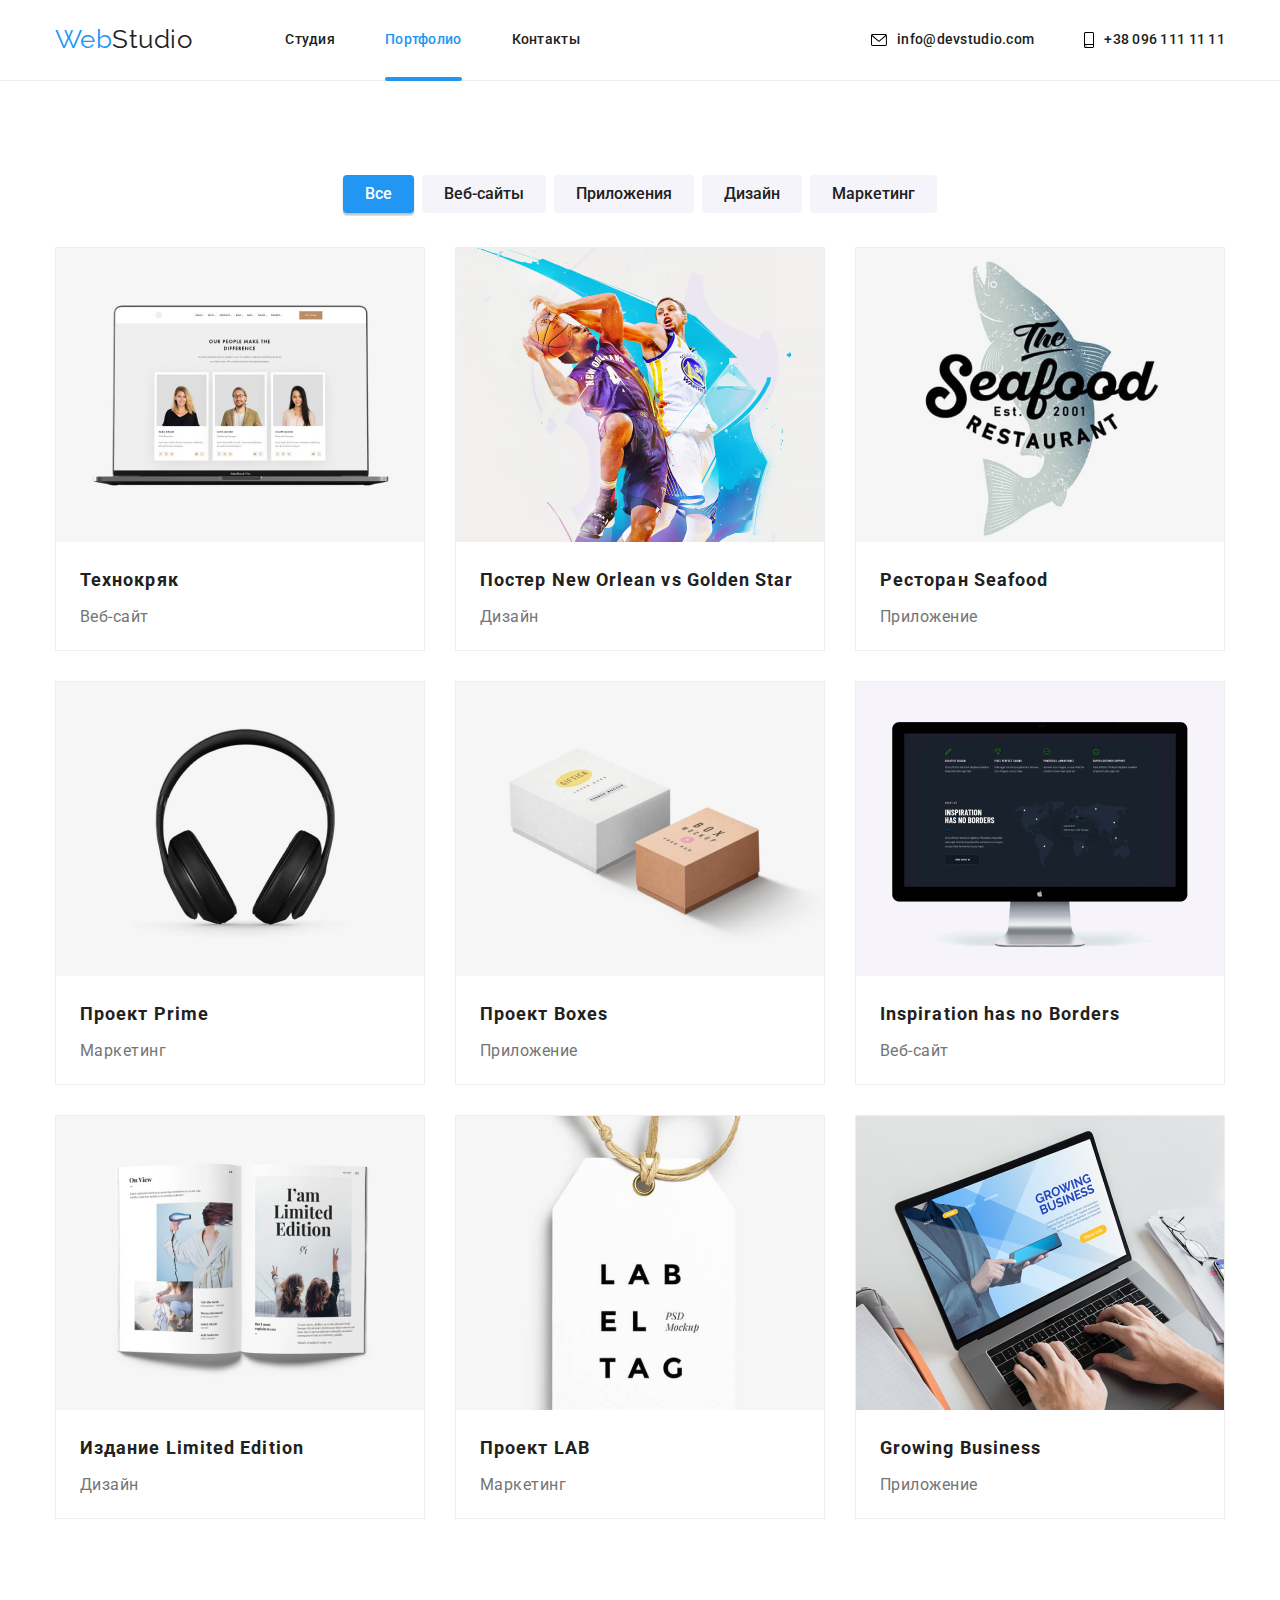
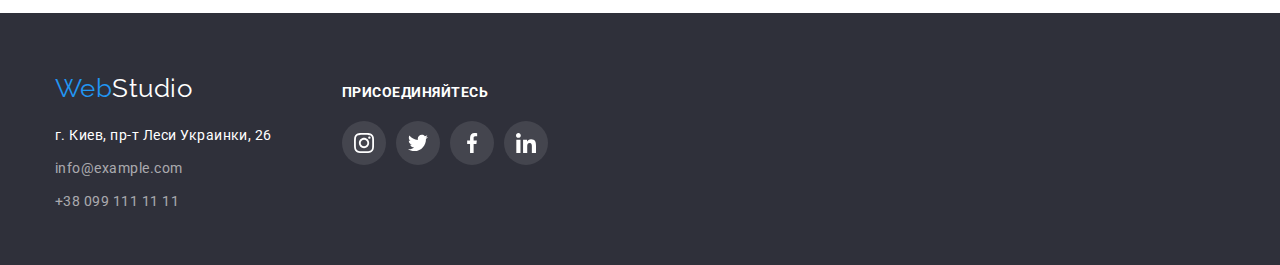
==== portfolio.html @ 430de811 "start" ====
<!DOCTYPE html>
<html lang="en">
<head>
    <meta charset="UTF-8">
    <meta name="viewport" content="width=device-width, initial-scale=1.0">
    <title>Document</title>
    <link 
    href="https://fonts.googleapis.com/css2?family=Raleway:wght@700&family=Roboto:wght@400;500;700&display=swap" 
    rel="stylesheet">
    <link rel="stylesheet" href="https://cdnjs.cloudflare.com/ajax/libs/modern-normalize/1.0.0/modern-normalize.min.css">
    <link rel="stylesheet" href="./css/styles.css">
</head>
<body>
  <header class="page-header">
    <nav class="container nav-flex">
      <a class="header-link" href="./index.html">
        <span class="name-company">Web</span>Studio          
      </a>
      <ul class="site-nav list">
        <li class="item"> <a href="./index.html" class="link">Студия</a> </li>
        <li class="item current-line"> <a href="./portfolio.html" class="current link">Портфолио</a> </li>
        <li class="item"> <a href="" class="link" >Контакты</a> </li>
      </ul>        

      <ul class="site-info list">
        <li class="item "> 
          <svg class="icon" width=16 height=12>
            <use href="./images/icons/symbol-defs.svg#envelope-1"></use> 
          </svg>
          <a class="link " href="mailto:info@devstudio.com" >info@devstudio.com</a> 
        </li>
        <li class="item icon"> 
          <svg class="icon" width=10 height=16>
            <use href="./images/icons/symbol-defs.svg#smartphone"></use> 
          </svg>
          <a href="tel:+380961111111" class="link telephone">+38 096 111 11 11</a> 
        </li>
      </ul>       
    </nav>
  </header>
    
    <!-- портфолио -->
    <main>
        <section class="portfolio container">
            <h1>портфолио</h1>
            <ul class="list button-flex">
                <li class="item">  
                    <button class="button secondary current" >Все</button>
                </li>
                <li class="item"> 
                    <button class="button primary" >Веб-сайты</button> 
                </li>
                <li class="item"> 
                    <button class="button primary" >Приложения</button>
                </li>
                <li class="item"> 
                    <button class="button primary" >Дизайн</button>
                </li>
                <li class="item"> 
                    <button class="button primary" >Маркетинг</button>
                </li>
            </ul>
            <ul class="works list">
                <li class="item">
                  <div class="thumb">
                    <img src="./images/portfolio/website-tehnokryak.png" width="370" alt="сайт-технокряк">
                    <p class="thumb-text">Технокряк это современная площадка распространения коронавируса. Компании используют эту платформу для цифрового шпионажа и атак на защищённые сервера конкурентов.</p>
                  </div>
                    <h2>Технокряк</h2>
                    <p>Веб-сайт</p>    
                </li>
                <li class="item">
                  <div class="thumb">
                    <img src="./images/portfolio/design-basketball.png" width="370" alt="Постер New Orlean vs Golden Star">
                    <p class="thumb-text">Технокряк это современная площадка распространения коронавируса. Компании используют эту платформу для цифрового шпионажа и атак на защищённые сервера конкурентов.</p>
                  </div>
                    <h2>Постер New Orlean vs Golden Star</h2>
                    <p>Дизайн</p>    
                </li>
                <li class="item">
                  <div class="thumb">
                    <img src="./images/portfolio/app-restaurant.png" width="370" alt="Ресторан Seafood">
                    <p class="thumb-text">Технокряк это современная площадка распространения коронавируса. Компании используют эту платформу для цифрового шпионажа и атак на защищённые сервера конкурентов.</p>
                  </div>
                    <h2>Ресторан Seafood</h2>
                    <p>Приложение</p>    
                </li>
                <li class="item">
                  <div class="thumb">
                    <img src="./images/portfolio/project-prime.png" width="370" alt="Проект Prime">
                    <p class="thumb-text">Технокряк это современная площадка распространения коронавируса. Компании используют эту платформу для цифрового шпионажа и атак на защищённые сервера конкурентов.</p>
                  </div>
                    <h2>Проект Prime</h2>
                    <p>Маркетинг</p>    
                </li>
                <li class="item">
                  <div class="thumb">
                    <img src="./images/portfolio/app-boxes.png" width="370" alt="Проект Boxes">
                    <p class="thumb-text">Технокряк это современная площадка распространения коронавируса. Компании используют эту платформу для цифрового шпионажа и атак на защищённые сервера конкурентов.</p>
                  </div>
                    <h2>Проект Boxes</h2>
                    <p>Приложение</p>    
                </li>
                <li class="item">
                  <div class="thumb">
                    <img src="./images/portfolio/website-inspiration.png" width="370" alt="Inspiration has no Borders">
                    <p class="thumb-text">Технокряк это современная площадка распространения коронавируса. Компании используют эту платформу для цифрового шпионажа и атак на защищённые сервера конкурентов.</p>
                  </div>
                    <h2>Inspiration has no Borders</h2>
                    <p>Веб-сайт</p>    
                </li>
                <li class="item">
                  <div class="thumb">
                    <img src="./images/portfolio/design-magazine.png" width="370" alt="Издание Limited Edition">
                    <p class="thumb-text">Технокряк это современная площадка распространения коронавируса. Компании используют эту платформу для цифрового шпионажа и атак на защищённые сервера конкурентов.</p>
                  </div>
                    <h2>Издание Limited Edition</h2>
                    <p>Дизайн</p>    
                </li>
                <li class="item">
                  <div class="thumb">
                    <img src="./images/portfolio/project-lab.png" width="370" alt="Проект LAB">
                    <p class="thumb-text">Технокряк это современная площадка распространения коронавируса. Компании используют эту платформу для цифрового шпионажа и атак на защищённые сервера конкурентов.</p>
                  </div>
                    <h2>Проект LAB</h2>
                    <p>Маркетинг</p>    
                </li>
                <li class="item">
                  <div class="thumb">
                    <img src="./images/portfolio/app-business.png" width="370" alt="Growing Business">
                    <p class="thumb-text">Технокряк это современная площадка распространения коронавируса. Компании используют эту платформу для цифрового шпионажа и атак на защищённые сервера конкурентов.</p>
                  </div>
                    <h2>Growing Business</h2>
                    <p>Приложение</p>    
                </li>
            </ul>            
        </section>    
    </main>

    <footer class="footer">
      <div class="container">
            <div class="contact-info">
              <a class="header-link" href="./index.html">
                <span class="name-company">Web</span>Studio          
              </a>
              <address class="footer-address">
                <span class="item">
                  г. Киев, пр-т Леси Украинки, 26
                </span>
                <a class="item" href="mailto:info@example.com">info@example.com</a>
                <a class="item" href="tel:+380991111111">+38 099 111 11 11</a>
              </address>
            </div>  
            <div class="sn-links">
              <p class="join-us">присоединяйтесь</p>
            <ul class="list sn-icon">
              <li class="item">
                <svg class="logo" width="44" height="44">
                  <use href="./images/icons/symbol-defs.svg#instagram-1" ></use>
                </svg>    
              </li>
              <li class="item">
                <svg class="logo" width="44" height="44">
                  <use href="./images/icons/symbol-defs.svg#twitter-1" ></use>
                </svg>
              </li>
              <li class="item">
                <svg class="logo" width="44" height="44">
                  <use href="./images/icons/symbol-defs.svg#facebook-1" ></use>
                </svg>
              </li>
              <li class="item">
                <svg class="logo" width="44" height="44">
                  <use href="./images/icons/symbol-defs.svg#linkedin-1"></use>
                </svg>
              </li>
            </ul>
            </div>          
      </div>
</footer>
</body>
</html>
---- css/styles.css ----
:root {
    --primary-text-color: #212121;
    --activ-text-color: #2196F3;
    --secondary-text-colr: #757575;
    --secondary-bg-color: #F5F4FA;
    --primary-bg-color:  #fff;
    --third-bg-color: #2F303A;
    --border-color: #AFB1B8;
    --time-functiom: 250ms cubic-bezier(0.4, 0, 0.2, 1)
}

body {
    background-color: #fff;
    color: var(--primary-text-color);
    font-family: Roboto, sans-serif;
    letter-spacing: 0.03em;
}

/* header */

.page-header {
    border-bottom: 1px solid #ECECEC;
}

.header-link {
    color: var(--primary-text-color);
    font-family: Raleway, sans-serif;
    font-size: 26px;
    line-height: 1.2;
    text-decoration: none;
}

.name-company {
    color: var(--activ-text-color);
}

.list {
list-style: none;
padding: 0;
margin: 0;
}

.site-info a {
    color: var(--primary-text-color); 
    font-weight: 500;
    font-size: 14px;
    line-height: 1.14;
    letter-spacing: 0.02em;  
    text-decoration: none; 
}

.site-info{
    display: flex;
    margin-left: auto;
}

.site-info .link{
    padding-top: 32px;
    padding-bottom: 32px;
    display: flex;
    align-items: center;
    justify-content: center;
    margin-left: 10px;

    transition: var(--time-functiom);
}

.site-info .item {
  display: flex;
  align-items: center;

  transition: var(--time-functiom);
}

/* .site-info .item:hover {
  fill: var(--activ-text-color);
} */


.site-info .item + .item{
    margin-left: 50px;
}

.nav-flex{
    display: flex;
    align-items: center;
}

.site-nav {
    display: flex;
    margin-left: 93px;
}

.site-nav .link{
    display: block;
    padding-top: 32px;
    padding-bottom: 32px;

    transition: var(--time-functiom);
}

.site-nav .item:not(:last-child) {
    margin-right: 50px;
}

.site-nav a {
    color: var(--primary-text-color);
    font-weight: 500;
    font-size: 14px;
    line-height: 1.14;
    letter-spacing: 0.02em;
    text-decoration: none;

    transition: var(--time-functiom);
}

.site-nav a.current {
    color: var(--activ-text-color);
}

.site-info  .item:hover svg,
.site-info  .item:focus svg {
    fill: var(--activ-text-color);
}

.site-info  .item:hover a,
.site-info  .item:focus a {
    color: var(--activ-text-color);
}


.site-nav a:hover, 
.site-nav a:focus {
    color: var(--activ-text-color);
}

.site-nav .item {
  position: relative;
}

.site-nav .item::after {
  content: "";
  position: absolute;
  bottom: -1px;

  width: 100%;
  height: 4px;
  border-radius: 2px;
  background-color: var(--activ-text-color);

  transition: opacity var(--time-functiom);

  opacity: 0;
}

.site-nav .item.current-line::after {
  content: "";
  position: absolute;
  bottom: -1px;

  width: 100%;
  height: 4px;
  border-radius: 2px;
  background-color: var(--activ-text-color);

  opacity: 1;
}


.site-nav .item:hover::after {
  opacity: 1;
}


.container {
    margin-left: auto;
    margin-right: auto;
    width: 1200px;
    padding: 0px 15px;
}

/* hero */

.hero {
    text-align: center;
    padding-bottom: 200px;
    padding-top: 200px;
    margin-bottom: 94px;
    height: 600px;
    background-color: var(--third-bg-color);
    background-image: linear-gradient( 
        to right,
     rgba(47, 48, 58, 0.4), 
     rgba(47, 48, 58, 0.4)
     ), 
     url(../images/hero-bcg.jpg);
    background-repeat: no-repeat;
    max-width: 1600px;
    margin-right: auto;
    margin-left: auto;
}


.hero-title {
    margin-top: 0;
    margin-bottom: 30px;
    font-weight: 900;
    font-size: 44px;
    line-height: 1.36;
    letter-spacing: 0.06em;
    text-transform: uppercase;
    color: #ffffff

}

.hero button {
    font-weight: 700;
    font-size: 16px;
    line-height: 1.87;
    text-align: center;
    letter-spacing: 0.06em;
    padding: 10px 32px;
}

/* advantages */

.advantages {
    margin-bottom: 94px;
}


.advantages.list {
    display: flex;
}

.advantages.list .item {
    width: calc((100%-90px)/4);
    margin-right: 30px;
}

.advantages.list .item::before {
    content: "";
    display: block;
    height: 120px;
    margin-bottom: 30px;
    background-repeat: no-repeat;
    background-color: var(--secondary-bg-color);
    background-position: center;
}

.advantages.list .antena::before {
    background-image: url(../images/icons/antenna-1.png);
}

.advantages.list .clock::before {
    background-image: url(../images/icons/clock-1.png);
}

.advantages.list .diagram::before {
    background-image: url(../images/icons/diagram-1.png);
}

.advantages.list .astronaut::before {
    background-image: url(../images/icons/astronaut-1.png);
}

.advantages.list .item:nth-child(4n) {
    margin-right: 0;
}

.advantages .section-title {
    display: none;
}

.advantages p {
    color: var(--secondary-text-colr);

font-weight: 400;
font-size: 14px;
line-height: 1.71;
margin-top: 0;
margin-bottom: 0;
}

.advantages h3 {
    font-weight: 700;
    font-size: 14px;
    line-height: 1.14;
    text-transform: uppercase;
    margin-top: 0;
    margin-bottom: 10px;
}

.section-title {
    margin-top: 0;
    margin-bottom: 50px;
    font-weight: 700;
    font-size: 36px;
    line-height: 1.16;
    text-align: center;
}


/* examples */

.examples {
    margin-bottom: 94px;
}

.examples.list {
    display: flex;
    height: 294px;
}


.examples.list li:not(:last-child) {
    margin-right: 30px;
}

.thumb {
  position: relative;
  height: 294px;
  overflow: hidden;
}

.thumb h3 {
  position: absolute;
  bottom: 0;
  left: 0;
  width: 100%;
  height: 70px;

  margin: 0;
  padding-top: 27px;
  font-weight: 700;
  font-size: 14px;
  line-height: 1.14;
  text-align: center;
  text-transform: uppercase;
  color: #FFFFFF;
  /* padding-left: 82px;
  padding-top: 27px;
  padding-bottom: 27px; */

  background: rgba(47, 48, 58, 0.8);
}


/* team */

.team {
    background-color: var(--secondary-bg-color);

}

.team > div {
    padding-bottom: 94px;
    padding-top: 94px;
}

.team p {
    color: var(--secondary-text-colr);
    font-weight: 400;
    font-size: 16px;
    line-height: 1.18;
    text-align: center;
    margin: 0;
}

.team h3 {
    font-weight: 500;
    font-size: 16px;
    line-height: 1.18;
    text-align: center;
    margin-top: 0;
    margin-bottom: 10px;
}

                                                          
.team figure {
    margin: 0;
    background-color: #fff;
    padding-bottom: 30px;
    box-shadow: 
    0px 1px 3px rgba(0, 0, 0, 0.12), 
    0px 1px 1px rgba(0, 0, 0, 0.14), 
    0px 2px 1px rgba(0, 0, 0, 0.2);
    border-radius: 0px 0px 4px 4px;
    height: 428px;
}

.team .foto {
    margin-bottom: 30px;
}

.team.list {
    display: flex;
}

.team.list > li {
    width: calc((100%-90)/4);
}

.team.list > li:not(:last-child) {
    margin-right: 30px;
}

.sn-icon {
  display: flex;
  margin-left: auto;
  margin-right: auto;
  width: 206px;
  height: 44px;
  margin-top: 16px;

}

.sn-icon .item {
  transition: var(--time-functiom);
}

.sn-icon .item:hover, 
.sn-icon .item:focus {
  border-radius: 50%;
  background-color: var(--activ-text-color);

}

.sn-icon .item:not(:last-child) {
  margin-right: 10px;
}

.sn-icon .logo {
  padding: 12px;
  fill: #AFB1B8;
}

.sn-icon .logo:hover,
.sn-icon .logo:focus {
  fill: #ffffff;
}


/* clients */

.clients {
  margin-bottom: 94px;
  margin-top: 89px;
}

.clients .list {
    display: flex;
}

.clients .item {
  border: 1px solid var(--border-color);
  border-radius: 4px;
  fill: var(--border-color);
  width: 170px;
  height: 90px;

  transition: var(--time-functiom);
}

.clients .item:hover,
.clients .item:focus {
  border-color: var(--activ-text-color);
  fill: var(--activ-text-color);
}

.clients .item .logo-1 {
  padding-top: 20px;
  padding-bottom: 21.77px;
}

.clients .item .logo-2 {
  padding-top: 19px;
  padding-bottom: 19px;
}

.clients .item .logo-3 {
  padding-top: 24px;
  padding-bottom: 23.4px;
}

.clients .item .logo-4 {
  padding-top: 24px;
  padding-bottom: 23.98px;
}

.clients .item .logo-5 {
  padding-top: 22px;
  padding-bottom: 21px;
}

.clients .item .logo-6 {
  padding-top: 22px;
  padding-bottom: 22.56px;
}



.clients .item:not(:last-child) {
    margin-right: 30px;
}

/* footer */

.footer {
    background-color: var(--third-bg-color);
    height: 252px;
    padding-top: 60px;
    padding-bottom: 60px;
}

.footer .header-link {
    color: #ffffff;
}

.footer-address > span {
    color: #ffffff;
}

.footer     .container {

    display: flex;
}

.footer .container .contact-info {
  margin-right: 70px;
}

.join-us {
  font-weight: bold;
  font-size: 14px;
  line-height: 1.14;
  text-transform: uppercase;
  color: #fff;
  margin-bottom: 20px;
  margin-top: 0;
}

.footer .sn-icon .item {
  background: rgba(255, 255, 255, 0.1);
  border-radius: 50%;

  transition: var(--time-functiom);
}

.sn-links {
  margin-top: 12px;
}

.footer .sn-icon .logo {
  fill: #fff;
}

.footer .sn-icon .item:hover, 
.footer .sn-icon .item:focus {
  background-color: var(--activ-text-color);
}

.footer-address .item + .item {
    margin-top: 9px;
}

.footer-address {
    display: flex;
    flex-direction: column;
    margin-top: 20px;
    
    font-style: normal;
    font-weight: 400;
    font-size: 14px;
    line-height: 1.71;    
}

.footer-address a {
    color: rgba(255, 255, 255, 0.6);
    text-decoration: none;
}


/* button */

.button {
    background-color: var(--secondary-bg-color);
    color: var(--primary-text-color);
    font-family: Roboto, sans-serif;
    text-decoration: none;
    padding: 6px 22px;
    border-radius: 4px;
    border: none;
    font-weight: 500;
    font-size: 16px;
    line-height: 1.62;
    cursor: pointer;
}

.button.primary:hover, 
.button.primary:focus {
    background-color: var(--activ-text-color);
    color: var(--primary-bg-color);
    box-shadow: 
    0px 3px 1px rgba(0, 0, 0, 0.1), 
    0px 1px 2px rgba(0, 0, 0, 0.08), 
    0px 2px 2px rgba(0, 0, 0, 0.12);
}

.button.primary {
    background-color: var(--secondary-bg-color);
    color: var(--primary-text-color);

    transition: var(--time-functiom);
}

.button.secondary {
    background-color: var(--activ-text-color);
    color: var(--primary-bg-color);
}

.button.secondary.current {
    background-color: var(--activ-text-color);
    color: var(--primary-bg-color);
    box-shadow: 
    0px 3px 1px rgba(0, 0, 0, 0.1), 
    0px 1px 2px rgba(0, 0, 0, 0.08), 
    0px 2px 2px rgba(0, 0, 0, 0.12);

}

/* потфолио */

.button-flex{
    display: flex;
    justify-content: center;
    margin-bottom: 34px;
}

.button-flex .item.item:not(:last-child){
    margin-right: 8px;
}

.works.list h2 {
    font-weight: 700;
    font-size: 18px;
    line-height: 2;
    letter-spacing: 0.06em;
    text-align: left;
} 

.works.list p {
font-weight: 400;
font-size: 16px;
line-height: 1.87;
color: var(--secondary-text-colr);
}

.works.list{
    display:flex;
    flex-wrap: wrap;
}

.works.list .item{
    margin-right: 30px;
    margin-bottom: 30px;
    width: 370px;
    height: 404px;
    border: 1px solid #eeeeee;

    transition: box-shadow var(--time-functiom);
}

.works.list .item p {
    margin: 0;
    padding-left: 24px;
    padding-right: 24px;
    margin-bottom: 20px ;
}

.works.list .item h2 {
    margin-top: 20px;
    margin-bottom: 4px;
    padding-left: 24px;
    padding-right: 24px;
}

.works.list .item:hover,
.works.list .item:focus {
  box-shadow: 
    0px 1px 1px rgba(0, 0, 0, 0.12),
    0px 4px 4px rgba(0, 0, 0, 0.06), 
    1px 4px 6px rgba(0, 0, 0, 0.16);
}

.works.list .item:nth-child(3n){
    margin-right: 0;
}

.works.list .item:nth-last-child(-n+3){
    margin-bottom: 0;
}

.portfolio.container {
    margin-bottom: 94px;
    margin-top: 94px;
}

.portfolio.container h1 {
    display: none;
}

.works.list .thumb::before {
  content: "";
  position: absolute;
  display: inline-block;

  width: 100%;
  height: 100%;
  background: rgba(33, 150, 243, 0.9);

  transform: translatey(295px);
  transition: transform var(--time-functiom);

}

.works.list .thumb:hover::before {
  transform: translatey(0px);
}

.works.list .item .thumb-text {
  position: absolute;
  top: 50%;
  left: 50%;
  transform: translate(-50%, 150%);
  display: inline-block;
  padding: 0;
  margin: 0;

  width: 322px;
  height: 168px;

  font-size: 18px;
  line-height: 1.56;
  color: #FFFFFF;

  transition: transform var(--time-functiom);
}

.works.list .thumb:hover .thumb-text {
  transform: translate(-50%, -50%);
}

/* modal window */

.backdrop {
  position: fixed;
  top: 0;
  left: 0;
  width: 100%;
  height: 100%;

  background: rgba(0, 0, 0, 0.2);
  opacity: 1;
  transition: opacity var(--time-functiom);
}

.backdrop.is-hidden {
  opacity: 0;
  pointer-events: none;
}

.backdrop.is-hidden .modal {
  transform: translate(-50%, -50%) scale(0.9);
}

.modal {
  position: absolute;
  top: 50%;
  left: 50%;
  transform: translate(-50%, -50%) scale(1);
  
  min-width: 528px;
  min-height: 581px;

  background: #FFFFFF;
  box-shadow: 
  0px 1px 3px rgba(0, 0, 0, 0.12), 
  0px 1px 1px rgba(0, 0, 0, 0.14), 
  0px 2px 1px rgba(0, 0, 0, 0.2);

  border-radius: 4px;
  transition: transform var(--time-functiom);
}

.close-button {
  padding: 0;
  margin-left: 490px;
  margin-top: 8px;
  border-width: 0;
  width: 30px;
  height: 30px;
  background-color: #fff;
  cursor: pointer;
}

.label-box {
  display: block;
  margin-bottom: 10px;
}

.label-box textarea {
  width: 100%;
  border-radius: 4px;
  border: 1px solid rgba(33, 33, 33, 0.2);
}

.label-box input {
  width: 100%;
  border-radius: 4px;
  border: 1px solid rgba(33, 33, 33, 0.2);
  height: 40px;
  padding-left: 42px;
}

input:focus svg  {
  fill: #2196F3;
}

.label-checkbox .checkbox-text {
font-size: 14px;
line-height: 1.71;
color: var(--secondary-text-colr);
margin-left: 7px;
}

.label-checkbox {
  display: flex;
  width: 423px;
  height: 24px;
  margin-left: auto;
  margin-right: auto;
}

.form-box {
  width: 448px;
  margin-left: auto;
  margin-right: auto;
}

.form-box span {
  display: block;
  margin-bottom: 4px;

font-size: 12px;
line-height: 1.16;
/* identical to box height */
letter-spacing: 0.01em;
color: var(--secondary-text-colr);
}

.input-container {
  position: relative;

}

.input-container svg {
  position: absolute;
  top: 11px;
  left: 12px;
}

.modal p {
font-weight: bold;
font-size: 20px;
line-height: 1.09;
text-align: center;
margin-top: 2px;
margin-bottom: 12px;

color: var(--primary-text-color);
}


/* цвет страницы #FFFFFF */
/* основной цвет текста 212121 */
/* вторичный цвет текста 757575 */
/* цвет эффектов 2196F3 */
/* доп. цвет фона F5F4FA */
/* цвет подвала 2F303A */
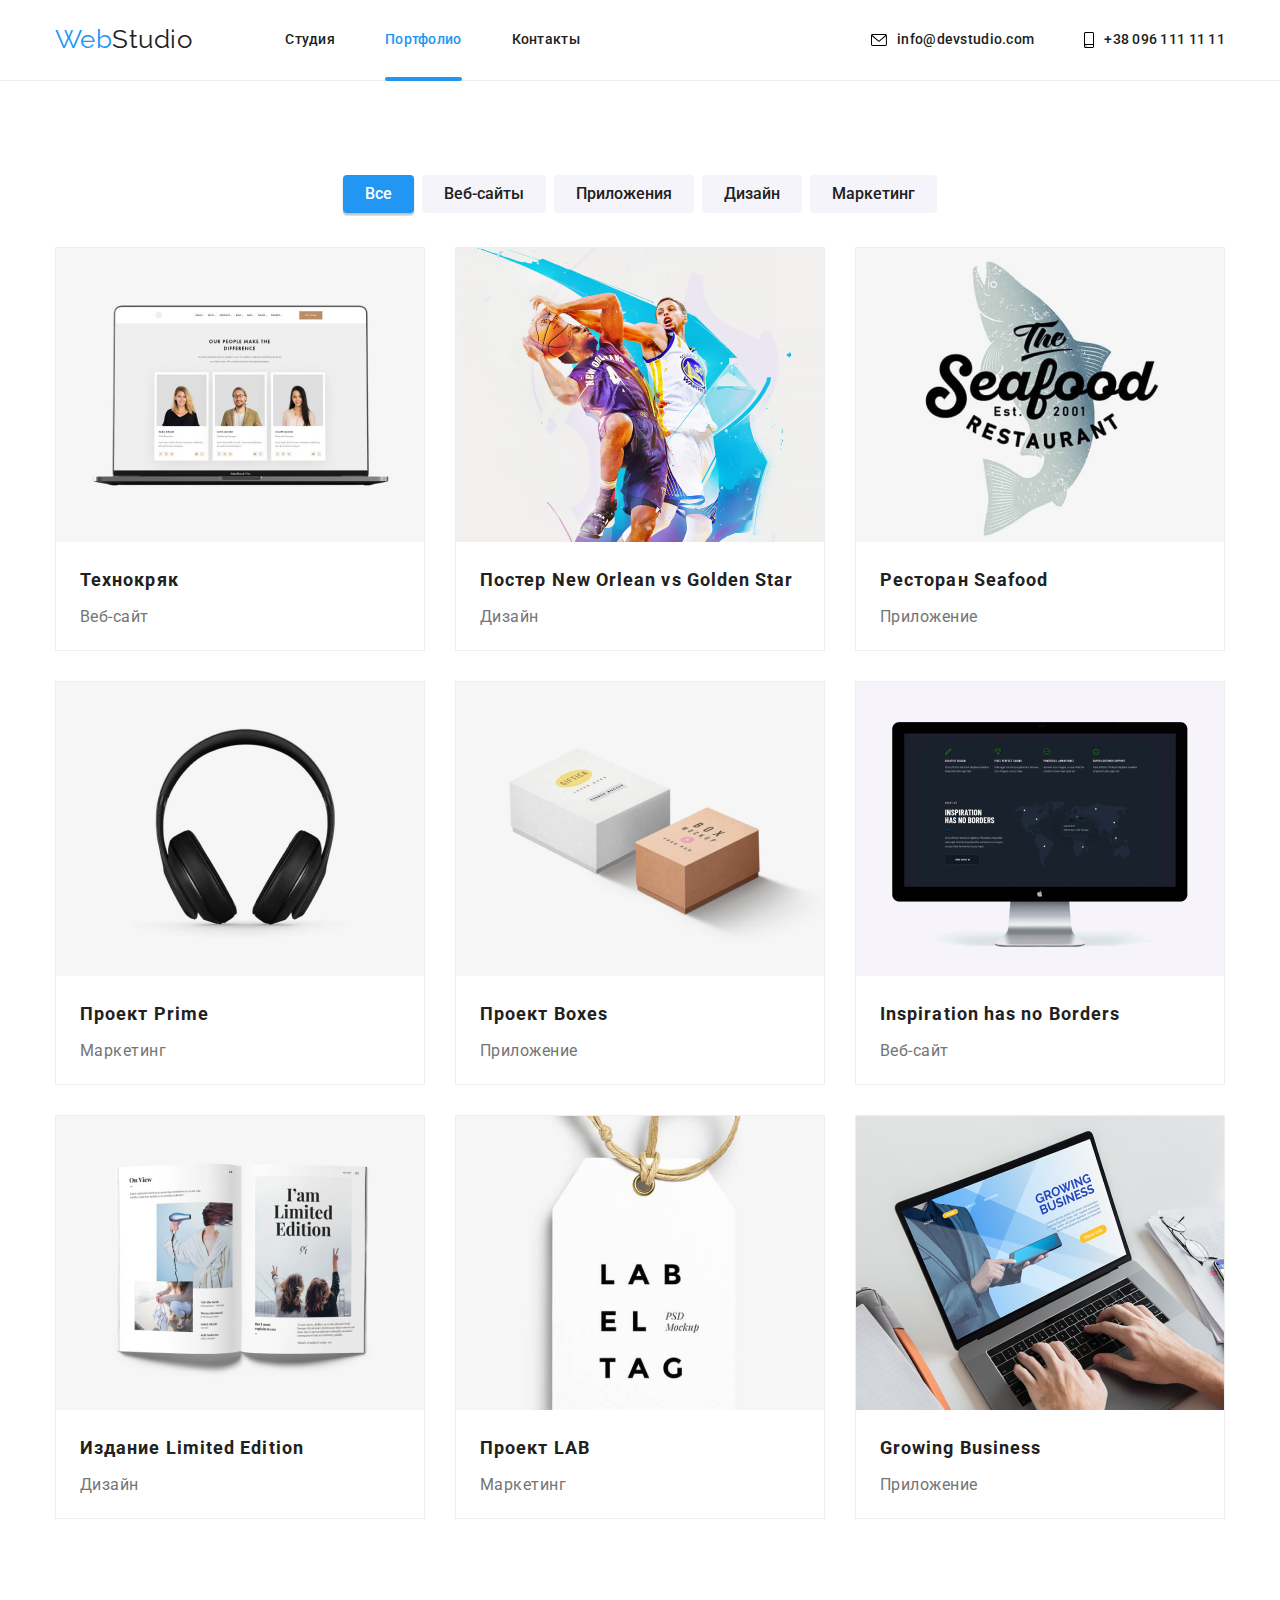
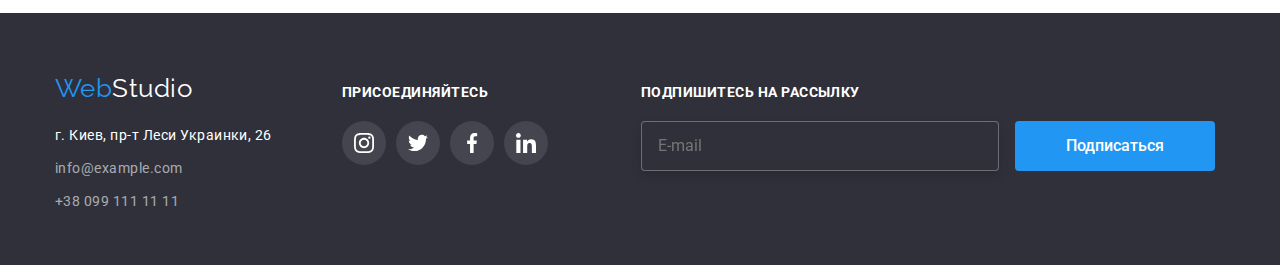
==== commit 53e6dafa: "fix" ====
--- a/portfolio.html
+++ b/portfolio.html
@@ -175,7 +175,17 @@
                 </svg>
               </li>
             </ul>
-            </div>          
+            </div>
+            <form class="footer-form">
+              <label>
+                <p class="join-us">Подпишитесь на рассылку</p>
+                <input class="footer-input"
+                  type="email" 
+                  name="customer-email"
+                  placeholder="E-mail">
+              </label>
+              <button class="button secondary">Подписаться</button>
+            </form>          
       </div>
 </footer>
 </body>
--- a/css/styles.css
+++ b/css/styles.css
@@ -581,6 +581,36 @@
 }
 
 
+.footer-input {
+  width: 358px;
+  height: 50px;
+  padding: 0;
+  border: 0;
+  padding-left: 16px;
+  border: 1px solid rgba(255, 255, 255, 0.3);
+  filter: drop-shadow(0px 4px 4px rgba(0, 0, 0, 0.15));
+  border-radius: 4px;
+  background-color: var(--third-bg-color);
+}
+
+.footer-input ::placeholder {
+font-size: 16px;
+line-height: 1.25;
+color: rgba(255, 255, 255, 0.6);
+}
+
+
+.footer-form {
+  margin-left: 93px;
+  margin-top: 12px;
+}
+
+.footer-form .button {
+  width: 200px;
+  height: 50px;
+  margin-left: 12px;
+}
+
 /* button */
 
 .button {
@@ -798,10 +828,19 @@
   margin-left: 490px;
   margin-top: 8px;
   border-width: 0;
-  width: 30px;
-  height: 30px;
+  cursor: pointer;
   background-color: #fff;
-  cursor: pointer;
+  border-radius: 50%;
+  height: 32.5px;
+  border: 1px solid rgba(0, 0, 0, 0.1);
+}
+
+.close-button:hover svg {
+  fill: #2196F3;
+}
+
+.close-button:focus {
+  fill: #2196F3;
 }
 
 .label-box {
@@ -813,6 +852,17 @@
   width: 100%;
   border-radius: 4px;
   border: 1px solid rgba(33, 33, 33, 0.2);
+  padding: 12px 16px;
+  height: 120px;
+}
+
+.label-box textarea:focus {
+  outline: none;
+  border-color: var(--activ-text-color);
+}
+
+.checkbox-link {
+  color: var(--activ-text-color);
 }
 
 .label-box input {
@@ -823,7 +873,12 @@
   padding-left: 42px;
 }
 
-input:focus svg  {
+.label-box input:focus {
+  outline: none;
+  border-color: var(--activ-text-color);
+}
+
+.label-box input:focus + svg {
   fill: #2196F3;
 }
 
@@ -840,6 +895,7 @@
   height: 24px;
   margin-left: auto;
   margin-right: auto;
+  align-items: center;
 }
 
 .form-box {
@@ -866,7 +922,7 @@
 
 .input-container svg {
   position: absolute;
-  top: 11px;
+  bottom: 11px;
   left: 12px;
 }
 
@@ -881,6 +937,46 @@
 color: var(--primary-text-color);
 }
 
+.form-box .button {
+  margin-left: 164px;
+  margin-top: 29px;
+}
+
+.form-box .button:focus,
+.form-box .button:hover {
+  box-shadow: 0px 4px 4px rgba(0, 0, 0, 0.15);
+}
+
+.checkbox-icon {
+  display: inline-block;
+  width: 16px;
+  height: 15px;
+  border: 2px solid var(--primary-text-color);
+  border-radius: 2px;
+}
+
+.checkbox:checked + .checkbox-icon {
+  background-color: var(--activ-text-color);
+  background-image: url(../images/icons/icon\ check.svg);
+  background-size: contain;
+  background-origin: border-box;
+  border-color: var(--activ-text-color);
+}
+
+.checkbox {
+  position: absolute;
+  width: 1px;
+  height: 1px;
+  margin: -1px;
+  border: 0;
+  padding: 0;
+  
+  white-space: nowrap;
+  clip-path: inset(100%);
+  clip: rect(0 0 0 0);
+  overflow: hidden;
+}
+
 
 /* цвет страницы #FFFFFF */
 /* основной цвет текста 212121 */
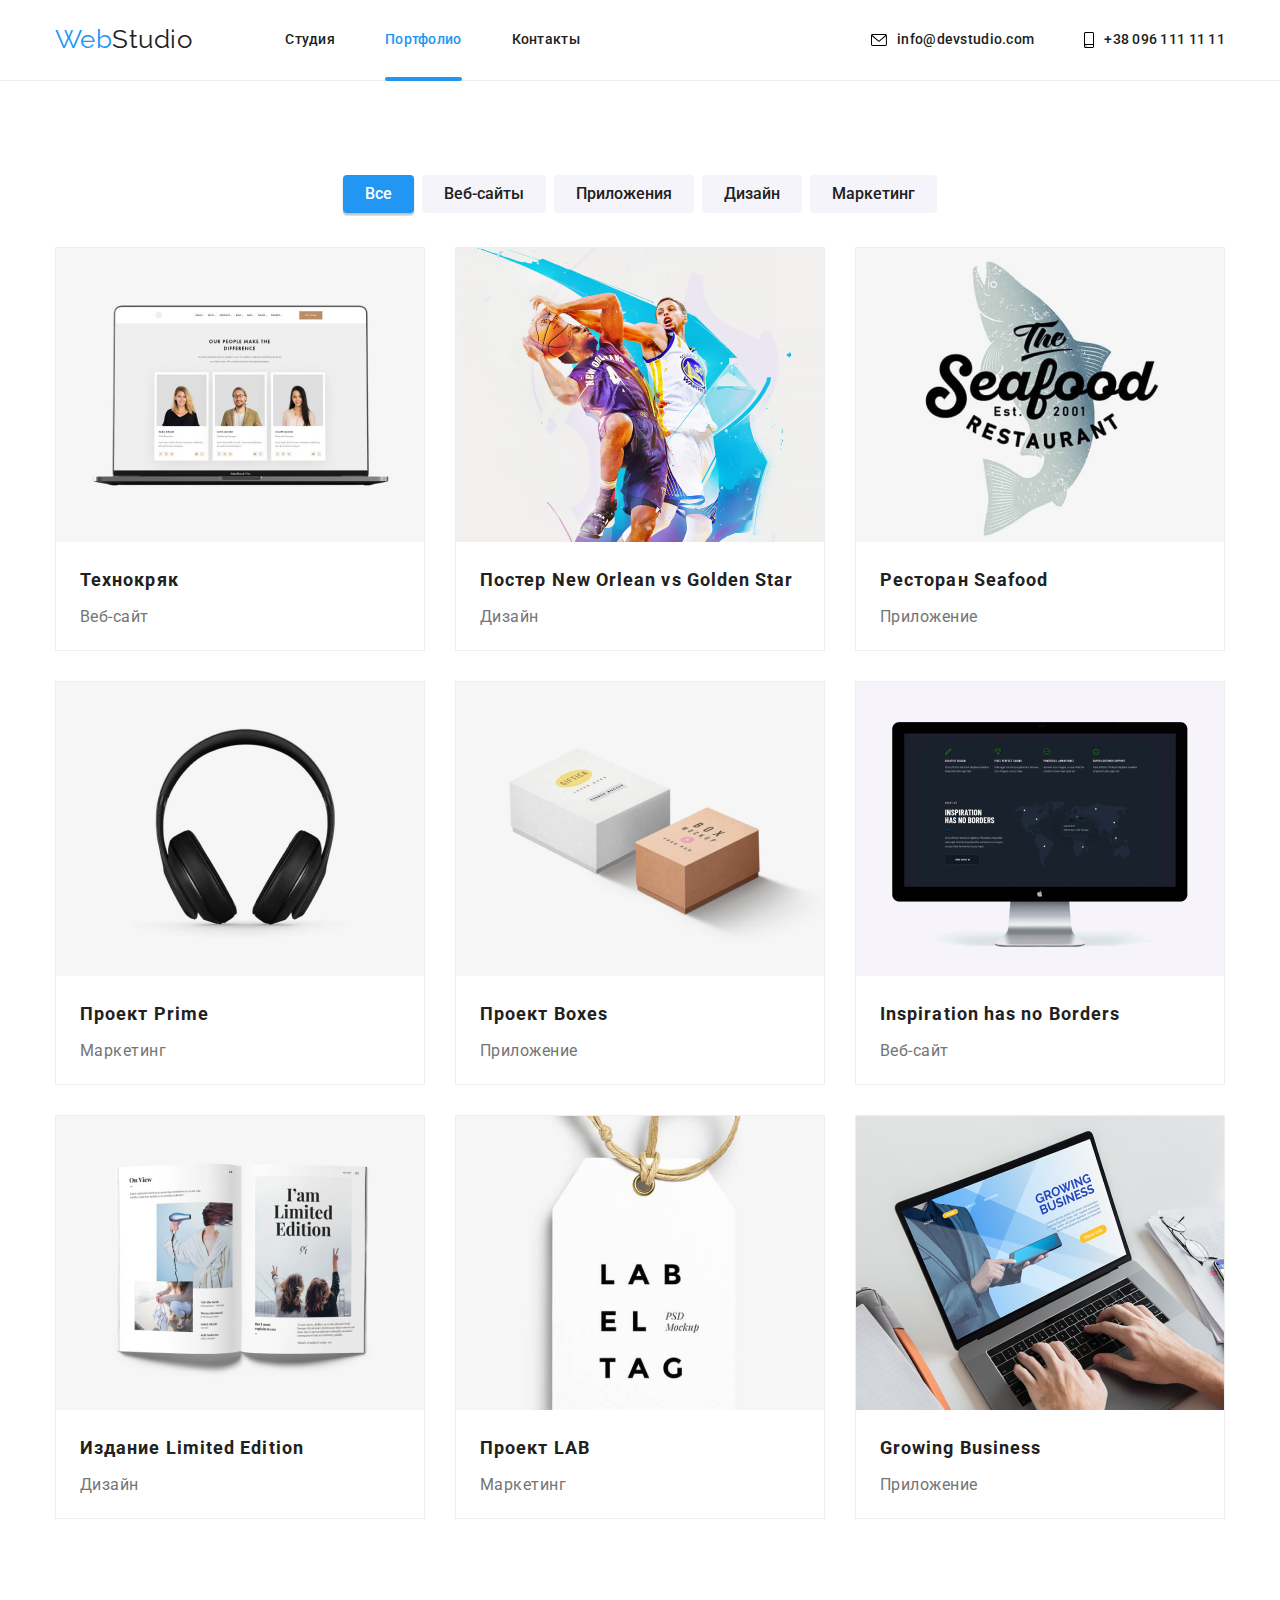
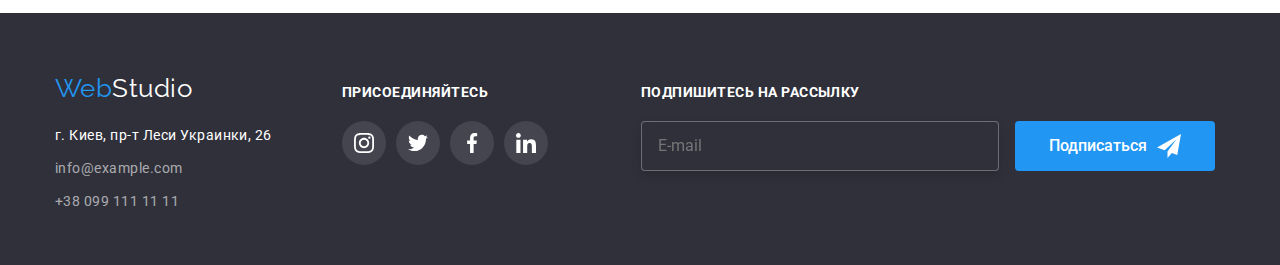
==== commit ee3b3a87: "fix" ====
--- a/portfolio.html
+++ b/portfolio.html
@@ -178,7 +178,7 @@
             </div>
             <form class="footer-form">
               <label>
-                <p class="join-us">Подпишитесь на рассылку</p>
+                <span class="join-us">Подпишитесь на рассылку</span>
                 <input class="footer-input"
                   type="email" 
                   name="customer-email"
--- a/css/styles.css
+++ b/css/styles.css
@@ -538,6 +538,7 @@
   color: #fff;
   margin-bottom: 20px;
   margin-top: 0;
+  display: block;
 }
 
 .footer .sn-icon .item {
@@ -609,6 +610,19 @@
   width: 200px;
   height: 50px;
   margin-left: 12px;
+  align-items: center;
+  justify-content: center;
+  display: inline-flex;
+}
+
+.footer-form .button:after {
+  display: inline-block;
+  content: "";
+  width: 24px;
+  height: 24px;
+  background-image: url(/images/icons/icon-send.svg);
+  margin-left: 10px;
+  
 }
 
 /* button */
@@ -856,6 +870,10 @@
   height: 120px;
 }
 
+.label-box.textarea {
+  margin-bottom: 20px;
+}
+
 .label-box textarea:focus {
   outline: none;
   border-color: var(--activ-text-color);
@@ -887,6 +905,7 @@
 line-height: 1.71;
 color: var(--secondary-text-colr);
 margin-left: 7px;
+
 }
 
 .label-checkbox {
@@ -938,8 +957,10 @@
 }
 
 .form-box .button {
-  margin-left: 164px;
+  margin-left: 124px;
   margin-top: 29px;
+  width: 200px;
+  height: 50px;
 }
 
 .form-box .button:focus,
